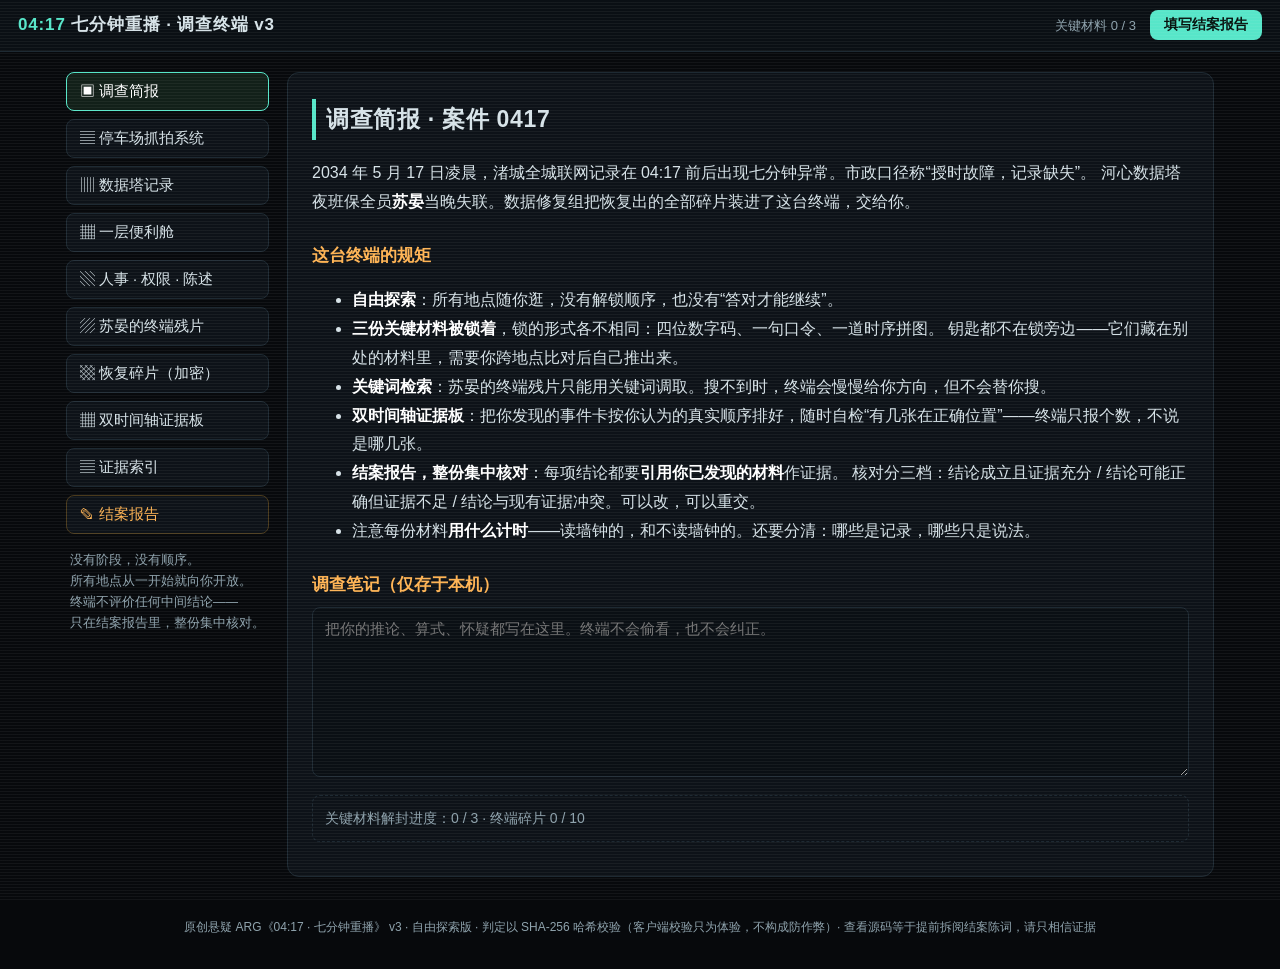
==== index.html @ b30e7cc0 "Add v3 single-file game at root (free exploration, dual-timeline board, evidence-cited final report)" ====
<!DOCTYPE html>
<html lang="zh-CN">
<head>
<meta charset="UTF-8">
<meta name="viewport" content="width=device-width, initial-scale=1.0">
<title>04:17 ｜ 七分钟重播 v3 —— 自由探索式悬疑 ARG</title>
<style>
:root{
  --bg:#07090c; --panel:#0d1218; --line:#1e2a33; --ink:#d7e3e8; --dim:#8fa3ad;
  --teal:#57e6c9; --amber:#ffb454; --bad:#ff6b6b; --ok:#7dff9a; --mid:#ffd97a;
}
*{box-sizing:border-box}
body{margin:0;background:var(--bg);color:var(--ink);
  font-family:"Noto Serif SC","Songti SC","Noto Sans SC","PingFang SC","Microsoft YaHei",sans-serif;line-height:1.8}
.mono,table,input,pre,.brand,.nav,.btn,.opt,.chip{font-family:ui-monospace,"Noto Sans SC","PingFang SC",sans-serif}
.scanlines{position:fixed;inset:0;pointer-events:none;z-index:9;opacity:.05;
  background:repeating-linear-gradient(0deg,#fff 0 1px,transparent 1px 3px)}
.topbar{position:sticky;top:0;z-index:5;display:flex;justify-content:space-between;align-items:center;
  gap:12px;flex-wrap:wrap;background:#0a0f14;border-bottom:1px solid var(--line);padding:10px 18px}
.brand{font-weight:700;letter-spacing:.05em;font-size:17px}
.brand .clock{color:var(--teal);display:inline-block;min-width:5ch}
.brand .clock.glitching{color:var(--amber);text-shadow:2px 0 var(--bad),-2px 0 var(--teal);transform:skewX(-7deg)}
.topmeta{display:flex;gap:14px;align-items:center;color:var(--dim);font-size:13px}
.shell{display:flex;gap:18px;max-width:1180px;margin:0 auto;padding:20px 16px 40px;align-items:flex-start}
.side{display:flex;flex-direction:column;gap:8px;min-width:198px;position:sticky;top:64px}
.nav{text-align:left;background:var(--panel);color:var(--ink);border:1px solid var(--line);
  border-radius:8px;padding:9px 13px;font-size:14.5px;cursor:pointer}
.nav:hover{border-color:var(--teal)}
.nav.on{border-color:var(--teal);background:#122019;color:#fff}
.nav.warn{border-color:#4a3a1c;color:var(--amber)}
.side-note{color:var(--dim);font-size:12.5px;line-height:1.7;padding:8px 4px}
.main{flex:1;min-width:0;background:var(--panel);border:1px solid var(--line);border-radius:12px;padding:26px 24px}
.hidden{display:none!important}
h2{margin-top:0;font-size:23px;border-left:4px solid var(--teal);padding-left:10px;letter-spacing:.03em}
h3{font-size:16.5px;color:var(--amber);margin:24px 0 8px}
p{margin:8px 0}
.note{color:var(--dim);font-size:14px;border:1px dashed var(--line);border-radius:8px;padding:10px 12px}
strong{color:#fff}
textarea{width:100%;background:#0a0f14;border:1px solid var(--line);border-radius:8px;color:var(--ink);
  padding:10px 12px;font-size:14.5px;resize:vertical;line-height:1.7}
textarea:focus{outline:none;border-color:var(--teal)}
.table-scroll{overflow-x:auto;-webkit-overflow-scrolling:touch}
table{border-collapse:collapse;width:100%;font-size:13.5px;min-width:480px}
th,td{border:1px solid var(--line);padding:7px 9px;text-align:center}
th{background:#111a21;color:var(--teal)}
td.l,th.l{text-align:left}
.doc{background:#0a0f14;border:1px solid var(--line);border-radius:8px;padding:12px 16px;margin:10px 0}
.doc.inner{background:#0d141b}
.doc-title{color:var(--teal);font-size:13px;letter-spacing:.08em;margin:0 0 6px}
.doc p{margin:4px 0}
pre{white-space:pre-wrap;font-size:13.5px;margin:4px 0;line-height:1.65}
.options{display:grid;gap:8px}
.opt{text-align:left;background:#0a0f14;color:var(--ink);border:1px solid var(--line);
  border-radius:8px;padding:10px 14px;font-size:15px;cursor:pointer;line-height:1.6}
.opt:hover{border-color:var(--teal)}
.opt.sel{border-color:var(--teal);background:#122019;color:#fff}
.answer-row{display:flex;gap:10px;flex-wrap:wrap;align-items:center;margin:8px 0}
input{background:#0a0f14;border:1px solid var(--line);border-radius:8px;color:#fff;
  padding:10px 14px;font-size:16px;width:230px}
input:focus{outline:none;border-color:var(--teal)}
.btn{background:var(--teal);color:#06110d;border:0;border-radius:8px;
  padding:10px 22px;font-size:15px;font-weight:700;cursor:pointer}
.btn.small{padding:6px 14px;font-size:13.5px}
.btn.ghost{background:transparent;color:var(--dim);border:1px solid var(--line);font-weight:400}
.btn:hover{filter:brightness(1.1)}
button:focus-visible,input:focus-visible,textarea:focus-visible{outline:2px solid var(--amber);outline-offset:2px}
.btn-row{display:flex;gap:10px;margin-top:14px;flex-wrap:wrap}
.feedback{min-height:1.6em;font-weight:700}
.feedback.ok{color:var(--ok)} .feedback.err{color:var(--bad)} .feedback.mid{color:var(--mid)}
.hint{color:var(--amber);font-size:14px;border-left:3px solid var(--amber);padding-left:10px}
.ok-line{color:var(--ok);font-weight:700}
.seq-grid{display:grid;grid-template-columns:repeat(auto-fit,minmax(180px,1fr));gap:10px;margin:10px 0}
.seq-card{position:relative;background:#0a0f14;color:var(--ink);border:1px solid var(--line);
  border-radius:10px;padding:14px 12px;font-size:14.5px;cursor:pointer;text-align:left;line-height:1.55}
.seq-card span{color:var(--dim);font-size:12.5px}
.seq-card:hover{border-color:var(--teal)}
.seq-card.picked{border-color:var(--amber);background:#1a1408}
.seq-card .ord{position:absolute;top:6px;right:10px;color:var(--amber);font-weight:800;font-size:18px}
.frag{border-left:3px solid var(--teal)}
/* 证据引用 chips */
.cite-box{border:1px solid var(--line);border-radius:8px;padding:10px 12px;margin:8px 0 4px;background:#0a0f14}
.cite-box .cite-title{color:var(--dim);font-size:13px;margin:0 0 8px}
.chips{display:flex;flex-wrap:wrap;gap:7px}
.chip{background:#0d141b;color:var(--ink);border:1px solid var(--line);border-radius:999px;
  padding:4px 12px;font-size:13px;cursor:pointer}
.chip:hover{border-color:var(--teal)}
.chip.sel{border-color:var(--teal);background:#122019;color:#fff}
.chip:disabled{opacity:.38;cursor:not-allowed;text-decoration:line-through}
/* 时间轴 */
.lanes{border:1px solid var(--line);border-radius:10px;padding:12px 14px;background:#0a0f14;font-size:13.5px}
.lane{display:flex;align-items:center;gap:8px;margin:6px 0;flex-wrap:wrap}
.lane .tag{min-width:74px;color:var(--teal);font-weight:700}
.seg{border:1px solid var(--line);border-radius:6px;padding:2px 9px;color:var(--dim)}
.seg.hot{border-color:var(--amber);color:var(--amber)}
.seg.jump{border-color:var(--bad);color:var(--bad)}
.tl-grid{display:grid;grid-template-columns:repeat(auto-fit,minmax(200px,1fr));gap:10px;margin:10px 0}
.tl-card{background:#0a0f14;color:var(--ink);border:1px solid var(--line);border-radius:10px;
  padding:12px;font-size:14px;cursor:pointer;text-align:left;line-height:1.55}
.tl-card small{color:var(--dim);display:block;margin-top:4px;font-size:12.5px}
.tl-card:hover{border-color:var(--teal)}
.tl-card.placed{opacity:.35}
.tl-strip{display:flex;flex-direction:column;gap:8px;margin:10px 0}
.tl-item{display:flex;gap:10px;align-items:baseline;background:#101820;border:1px solid var(--amber);
  border-radius:8px;padding:9px 12px;font-size:14px;cursor:pointer;text-align:left;color:var(--ink);width:100%}
.tl-item .n{color:var(--amber);font-weight:800}
.tl-item small{color:var(--dim)}
/* 证据索引 */
.idx-row{display:flex;justify-content:space-between;gap:10px;border:1px solid var(--line);
  border-radius:8px;padding:9px 13px;margin:6px 0;font-size:14.5px;background:#0a0f14;flex-wrap:wrap}
.idx-row .st{font-size:12.5px;border-radius:999px;padding:1px 10px;border:1px solid var(--line);color:var(--dim)}
.idx-row .st.got{color:var(--ok);border-color:#2c5c3a}
.idx-row .st.lock{color:var(--amber);border-color:#4a3a1c}
/* 结案 */
.result-item{padding:9px 13px;border:1px solid var(--line);border-radius:8px;margin:6px 0;font-size:14.5px}
.result-item.ok{border-color:#2c5c3a;color:var(--ok)}
.result-item.mid{border-color:#5c532c;color:var(--mid)}
.result-item.no{border-color:#5c2c2c;color:var(--bad)}
.finale-box{border:2px solid var(--teal);border-radius:12px;padding:22px;margin-top:18px;background:#0c1712;position:relative}
.finale-box h3{color:var(--teal);margin-top:0}
.seal{display:inline-block;border:2px solid var(--amber);color:var(--amber);border-radius:8px;
  padding:6px 16px;font-weight:800;letter-spacing:.12em;transform:rotate(-2deg);margin:10px 0}
.verdict{border:1px solid var(--teal);border-radius:8px;padding:12px 16px;background:#0e1a15}
.foot{text-align:center;color:var(--dim);font-size:12px;padding:0 16px 30px}
@media (max-width:760px){
  .shell{flex-direction:column;padding:12px 10px 30px}
  .side{flex-direction:row;flex-wrap:nowrap;overflow-x:auto;position:static;min-width:0;width:100%;padding-bottom:4px}
  .nav{white-space:nowrap}
  .side-note{display:none}
  .main{padding:18px 14px;width:100%}
  table{min-width:440px}
  input{width:170px}
}
@media (prefers-reduced-motion: reduce){
  .scanlines{display:none}
}
</style>
</head>
<body>
<div class="scanlines" aria-hidden="true"></div>

<header class="topbar">
  <div class="brand"><span class="clock" id="title-clock">04:17</span> 七分钟重播 · 调查终端 v3</div>
  <div class="topmeta">
    <span id="mat-count">关键材料 0 / 3</span>
    <button class="btn small" data-goto="report">填写结案报告</button>
  </div>
</header>

<div class="shell">
  <nav class="side" aria-label="调查地点">
    <button class="nav on" data-goto="home">▣ 调查简报</button>
    <button class="nav" data-goto="parking">▤ 停车场抓拍系统</button>
    <button class="nav" data-goto="tower">▥ 数据塔记录</button>
    <button class="nav" data-goto="store">▦ 一层便利舱</button>
    <button class="nav" data-goto="people">▧ 人事 · 权限 · 陈述</button>
    <button class="nav" data-goto="messages">▨ 苏晏的终端残片</button>
    <button class="nav" data-goto="fragments">▩ 恢复碎片（加密）</button>
    <button class="nav" data-goto="timeline">▦ 双时间轴证据板</button>
    <button class="nav" data-goto="index">▤ 证据索引</button>
    <button class="nav warn" data-goto="report">✎ 结案报告</button>
    <div class="side-note">没有阶段，没有顺序。<br>所有地点从一开始就向你开放。<br>终端不评价任何中间结论——<br>只在结案报告里，整份集中核对。</div>
  </nav>

  <main class="main">

    <!-- ===== 简报 ===== -->
    <section class="view" id="view-home">
      <h2>调查简报 · 案件 0417</h2>
      <p>2034 年 5 月 17 日凌晨，渚城全城联网记录在 04:17 前后出现七分钟异常。市政口径称“授时故障，记录缺失”。
      河心数据塔夜班保全员<strong>苏晏</strong>当晚失联。数据修复组把恢复出的全部碎片装进了这台终端，交给你。</p>
      <h3>这台终端的规矩</h3>
      <ul>
        <li><strong>自由探索</strong>：所有地点随你逛，没有解锁顺序，也没有“答对才能继续”。</li>
        <li><strong>三份关键材料被锁着</strong>，锁的形式各不相同：四位数字码、一句口令、一道时序拼图。
        钥匙都不在锁旁边——它们藏在别处的材料里，需要你跨地点比对后自己推出来。</li>
        <li><strong>关键词检索</strong>：苏晏的终端残片只能用关键词调取。搜不到时，终端会慢慢给你方向，但不会替你搜。</li>
        <li><strong>双时间轴证据板</strong>：把你发现的事件卡按你认为的真实顺序排好，随时自检“有几张在正确位置”——终端只报个数，不说是哪几张。</li>
        <li><strong>结案报告，整份集中核对</strong>：每项结论都要<strong>引用你已发现的材料</strong>作证据。
        核对分三档：结论成立且证据充分 / 结论可能正确但证据不足 / 结论与现有证据冲突。可以改，可以重交。</li>
        <li>注意每份材料<strong>用什么计时</strong>——读墙钟的，和不读墙钟的。还要分清：哪些是记录，哪些只是说法。</li>
      </ul>
      <h3>调查笔记（仅存于本机）</h3>
      <textarea id="notes" rows="6" placeholder="把你的推论、算式、怀疑都写在这里。终端不会偷看，也不会纠正。" aria-label="调查笔记"></textarea>
      <p class="note" id="home-status">关键材料解封进度：0 / 3</p>
    </section>

    <!-- ===== 停车场 ===== -->
    <section class="view hidden" id="view-parking">
      <h2>停车场抓拍系统 · 塔下出口</h2>
      <p class="note">照片序号按快门实际触发顺序排列，连续无缺号。入场时刻由入口闸机打印在票卡上；
      票面时长由票卡芯片内的<strong>单调计时器</strong>独立记录，不读取出口墙钟。出口水印时间来自联网监控系统。</p>
      <div class="table-scroll">
      <table>
        <thead><tr><th>照片序号</th><th>车尾号</th><th>入场时刻</th><th>出口水印时间</th><th>票面时长</th></tr></thead>
        <tbody>
          <tr><td>#441</td><td>314</td><td>02:04</td><td>04:05</td><td>2 小时 01 分</td></tr>
          <tr><td>#442</td><td>902</td><td>03:31</td><td>04:13</td><td>0 小时 42 分</td></tr>
          <tr><td>#443</td><td>677</td><td>01:52</td><td>04:18</td><td>2 小时 26 分</td></tr>
          <tr><td>#444</td><td>518</td><td>02:47</td><td>04:23</td><td>1 小时 36 分</td></tr>
          <tr><td>#445</td><td>205</td><td>03:58</td><td>04:20</td><td>0 小时 29 分</td></tr>
          <tr><td>#446</td><td>846</td><td>00:47</td><td>04:21</td><td>3 小时 41 分</td></tr>
          <tr><td>#447</td><td>739</td><td>02:56</td><td>04:24</td><td>1 小时 35 分</td></tr>
        </tbody>
      </table>
      </div>
      <p class="note">系统附言：本日志为原始导出，修复组未做任何标注。这里发生了什么，由你判断。</p>
    </section>

    <!-- ===== 数据塔 ===== -->
    <section class="view hidden" id="view-tower">
      <h2>数据塔记录</h2>
      <h3>门禁摘要（联网墙钟，市政导出版）</h3>
      <div class="table-scroll">
      <table>
        <thead><tr><th>水印时间</th><th>位置</th><th class="l">事件</th></tr></thead>
        <tbody>
          <tr><td>04:20</td><td>B2 冷档案库门</td><td class="l">刷卡进入 · 卡 ID：苏晏-03</td></tr>
          <tr><td>04:20</td><td>保全室门</td><td class="l">签到未离开 · 卡 ID：苏晏-03</td></tr>
        </tbody>
      </table>
      </div>
      <p class="note">同一分钟，同一张卡，出现在两个地方。市政导出版到此为止——原始日志在「恢复碎片」里，被时序拼图锁着。
      另：市政通报，当日 05:00 全网授时已完成重同步。</p>

      <h3>A-01 保管格压力传感记录（设备本地日志，不读墙钟）</h3>
      <div class="doc"><pre>设备    : B2 冷档案库 · A-01 保管格压力传感器
记录    : 第一遍 04:20:31，格内压力由 184g 降至 0g，此后未恢复
附注    : 当晚 B2 门禁的进入记录，仅 04:20 一次（以原始日志索引为准）</pre></div>

      <h3>卡务制卡机本地日志（设备本地记录，未联网）</h3>
      <div class="doc"><pre>05-16 23:41:07  写入空白卡一张
写入 ID   : 苏晏-03
生成序列号 : SU03-B
操作工牌   : GH-01
附注      : 本机位于数据塔运维间，开启需当值工牌；日志保存在设备本地</pre></div>

      <h3>市政维护现行记录（节选 · 滨江防洪闸）</h3>
      <div class="table-scroll">
      <table>
        <thead><tr><th class="l">条目</th><th class="l">现行内容</th><th>签字</th><th>日期</th></tr></thead>
        <tbody>
          <tr><td class="l">3 号闸阀芯检查</td><td class="l">检查合格</td><td>顾衡</td><td>2033-11-05（回填）</td></tr>
          <tr><td class="l">5 号闸年度巡检</td><td class="l">已完成</td><td>顾衡</td><td>2033-11-05（回填）</td></tr>
        </tbody>
      </table>
      </div>
      <p class="note">这份记录在市政系统里放了一年多。没有人觉得它有什么不对。</p>

      <h3>货运电梯运行记录（电梯本地计数器，不读墙钟）</h3>
      <div class="doc"><p>当晚 04:17–04:31 区间（以便利舱机械挂钟为参照）：货运电梯由 B2 上行至 1 层，<strong>共运行 1 次</strong>。其余时间无运行记录。</p></div>
      <h3>运维备忘（值班室白板拍照转录）</h3>
      <div class="doc"><p>“连续性回滚演练”命令（CLOCK / CONTINUITY-DRILL）为紧急维护命令：执行后全城联网墙钟回滚指定秒数。
      该命令只能在固定终端 OPS-03 上以<strong>虹膜＋工牌双因子</strong>执行，无远程通道。——运维组，3 月例行培训纪要</p></div>
    </section>

    <!-- ===== 便利舱 ===== -->
    <section class="view hidden" id="view-store">
      <h2>一层便利舱</h2>
      <h3>店主备忘（陈默的手机备忘录，当晚）</h3>
      <div class="doc"><p>店里的挂钟是机械的，上发条那种，从不联网，今晚走字正常。<br>
      后间今晚借给一位熟客避一避，别问，别记名。<br>17 号柜的东西被修复组贴封了，说是要等调查员来开。</p></div>
      <h3>17 号储物柜（修复组封存中）</h3>
      <div class="doc">
        <p>柜门贴有修复组封条。封存说明写道：</p>
        <p class="note">“本柜解封码由封存系统按规则生成：四位数字，等于<strong>停车场 #445 号车辆的真实离场时刻</strong>（HHMM）。
        算不出真实时刻的人，打不开这只柜子。此规则于封存当时设定，与租用人无关。”</p>
        <div id="locker-lock">
          <div class="answer-row">
            <input id="locker-code" inputmode="numeric" maxlength="4" placeholder="四位解封码" aria-label="17 号柜解封码">
            <button class="btn" id="btn-locker">解封</button>
            <button class="btn ghost" data-hint="locker">提示</button>
          </div>
          <p class="hint hidden" data-hint-text="locker"></p>
          <p class="feedback" id="fb-locker" role="status"></p>
        </div>
        <div id="locker-open" class="hidden">
          <p class="ok-line">■ 已解封 · 关键材料 1 / 3</p>
          <div class="doc inner">
            <p class="doc-title">物品 1 —— 手写记录卡（字迹经核验为苏晏）</p>
            <p>“原件在第一遍 04:20 被人用克隆卡从 B2 冷档案库取走。我把副本放进 17 号柜。
            如果我没能回来：别信墙钟，信不读墙钟的东西。”</p>
          </div>
          <div class="doc inner">
            <p class="doc-title">物品 2 —— 审计片副本 · 附带元数据（芯片本地单调计数记录）</p>
            <pre>指令      : CLOCK / CONTINUITY-DRILL（连续性回滚演练）
参数      : 回滚 420 秒
执行时刻  : 对应第一遍墙钟 04:24:00
执行席位  : OPS-03（数据塔主管室固定终端）
双因子    : 虹膜 + 工牌，均通过（工牌编号 GH-01）</pre>
          </div>
          <div class="doc inner">
            <p class="doc-title">物品 3 —— 审计片副本 · 内容摘录（A-01 原始维护记录）</p>
            <pre>条目      : 滨江防洪闸 3 号闸阀芯检查
原始结果  : 裂纹，未更换，待汛后处理
责任签字  : （空白）
完整性    : 副本内容哈希与保全登记簿中 A-01 的登记哈希一致
            ——副本即原件之内容，可作比对</pre>
          </div>
        </div>
      </div>
    </section>

    <!-- ===== 人事 ===== -->
    <section class="view hidden" id="view-people">
      <h2>人事 · 权限 · 陈述</h2>
      <h3>当晚权限表（人事系统导出，未经联网墙钟处理）</h3>
      <div class="table-scroll">
      <table>
        <thead><tr><th>姓名</th><th>身份</th><th>工牌编号</th><th>OPS-03 虹膜登记</th><th class="l">备注</th></tr></thead>
        <tbody>
          <tr><td>顾衡</td><td>数据塔运维主管</td><td>GH-01</td><td>✔ 登记人（当晚唯一）</td><td class="l">座车为塔方运维车，尾号 205</td></tr>
          <tr><td>赵启明</td><td>夜班保安</td><td>ZQ-04</td><td>✘</td><td class="l">当晚巡逻区为 B2 与货运电梯井道口</td></tr>
          <tr><td>陈默</td><td>一层便利舱店员</td><td>—</td><td>✘</td><td class="l">无数据塔终端权限</td></tr>
          <tr><td>苏晏</td><td>夜班保全员</td><td>SY-03</td><td>✘</td><td class="l">门禁卡 ID 苏晏-03（序列号 SU03-A），仅发卡一张；有 B2 门禁，无 OPS-03 权限</td></tr>
        </tbody>
      </table>
      </div>
      <h3>05-16 夜班值班表（人事系统导出）</h3>
      <div class="doc"><pre>运维间   : 顾衡
保全室   : 苏晏
巡逻     : 赵启明
便利舱   : 陈默（非塔方人员，店铺自营）</pre></div>
      <h3>三份陈述（修复组整理，原文）</h3>
      <div class="doc"><p class="doc-title">顾衡（运维主管）</p>
        <p>“监控显示我的车 04:20 就离场了。回滚是 04:24 才触发的——我那时早就不在塔内，不可能碰 OPS-03。”</p></div>
      <div class="doc"><p class="doc-title">赵启明（夜班保安）</p>
        <p>“04:17 到 04:31 之间，货运电梯从 B2 上到 1 层，只动过一次。我在井道口听得清清楚楚。”</p></div>
      <div class="doc"><p class="doc-title">陈默（便利舱店员）</p>
        <p>“店里的挂钟是机械的，不联网。它指着 04:31 的时候，苏晏从后门进来，躲进了后间。
        她说原件被拿走了，副本在 17 号柜。”</p></div>
      <p class="note">陈述只是陈述。终端不会告诉你谁在说谎——去和材料对。</p>
    </section>

    <!-- ===== 终端残片检索 ===== -->
    <section class="view hidden" id="view-messages">
      <h2>苏晏的终端残片 · 关键词检索</h2>
      <p class="note">她的个人终端只抢救出一批碎片，无法按时间浏览，只能用<strong>关键词</strong>调取：
      输入一个词，命中的碎片会浮出来。可以搜人名、物品、地点、设备，或者她会在意的词。
      正文里出现过的词，同样算命中。</p>
      <div class="answer-row">
        <input id="search-word" placeholder="输入关键词，如：审计片" aria-label="检索关键词">
        <button class="btn" id="btn-search">检索</button>
      </div>
      <p class="feedback" id="fb-search" role="status"></p>
      <p class="hint hidden" id="search-hint"></p>
      <div id="frag-list"></div>
    </section>

    <!-- ===== 恢复碎片 ===== -->
    <section class="view hidden" id="view-fragments">
      <h2>恢复碎片（加密）</h2>

      <div class="doc">
        <p class="doc-title">碎片 A —— suyan_memo.enc（苏晏的加密备忘）</p>
        <div id="memo-lock">
          <p>口令是<strong>一个名词</strong>。她把口令的线索留在别处了——也许在她自己的碎片里，也许在某份材料的第一行。</p>
          <div class="answer-row">
            <input id="memo-pass" placeholder="输入口令" aria-label="备忘口令">
            <button class="btn" id="btn-memo">解密</button>
            <button class="btn ghost" data-hint="memo">提示</button>
          </div>
          <p class="hint hidden" data-hint-text="memo"></p>
          <p class="feedback" id="fb-memo" role="status"></p>
        </div>
        <div id="memo-open" class="hidden">
          <p class="ok-line">■ 已解密 · 关键材料 2 / 3</p>
          <p>“门禁报警的时候我就在保全室——我的卡却在同一分钟进了 B2。有人拿着我的第二张脸。<br>
          保管格的压力记录我看过了：原件在第一遍 04:20 被拿走，前后只差几十秒，当晚再没有第二次进入。<br>
          副本是我昨晚按规程做的例行备份，一直锁在保全室保险格里。出事之后，我把它带出来，放进 17 号柜，手写卡压在下面。<br>
          如果我失联：先去问那个<strong>从不读墙钟的东西</strong>，它记得真正的时刻；
          再去敲便利舱的后门——货运梯只响一次的话，上去的就是我。我若出得去，只会去陈默那儿。”</p>
        </div>
      </div>

      <div class="doc">
        <p class="doc-title">碎片 B —— B2 原始门禁日志（时序拼图锁）</p>
        <div id="seq-lock">
          <p>原始日志的索引被打乱了。修复组确认下面<strong>四件事都真实发生过</strong>，但顺序记录损坏。
          请按<strong>真实发生的先后</strong>依次点选四张事件卡，再校验顺序——顺序对了，日志才会展开。</p>
          <div class="seq-grid" id="seq-grid">
            <button class="seq-card" data-ev="e2">尾号 205 运维车离场<br><span>出口水印显示 04:20</span></button>
            <button class="seq-card" data-ev="e4">回滚指令在 OPS-03 上执行<br><span>第一遍墙钟 04:24</span></button>
            <button class="seq-card" data-ev="e3">尾号 205 运维车入场<br><span>入场时刻 03:58</span></button>
            <button class="seq-card" data-ev="e1">克隆卡打开 B2 冷档案库<br><span>第一遍墙钟 04:20</span></button>
          </div>
          <div class="btn-row">
            <button class="btn" id="btn-seq">校验顺序</button>
            <button class="btn ghost" id="btn-seq-reset">重选</button>
            <button class="btn ghost" data-hint="seq">提示</button>
          </div>
          <p class="hint hidden" data-hint-text="seq"></p>
          <p class="feedback" id="fb-seq" role="status"></p>
        </div>
        <div id="seq-open" class="hidden">
          <p class="ok-line">■ 顺序成立 · 关键材料 3 / 3</p>
          <pre>04:20:07（第一遍） B2 门禁 · 刷卡进入
  卡 ID：苏晏-03   卡序列号：SU03-B
04:20:07（第一遍） 保全室门禁 · 签到未离开
  卡 ID：苏晏-03   卡序列号：SU03-A
附注：当晚 B2 门禁进入记录仅此一次。
卡务附注：苏晏名下仅发卡 SU03-A 一张。
SU03-B 不在发卡名册中——它是一张克隆卡。</pre>
        </div>
      </div>
    </section>

    <!-- ===== 双时间轴证据板 ===== -->
    <section class="view hidden" id="view-timeline">
      <h2>双时间轴证据板</h2>
      <p>这块板子只做一件事：让你亲手把事件放回<strong>真实时间</strong>里。两条轴先看清楚——</p>
      <div class="lanes" aria-label="双时间轴示意">
        <div class="lane"><span class="tag">真实时间</span>
          <span class="seg">04:17</span><span class="seg">04:20</span><span class="seg">04:24</span>
          <span class="seg">04:27</span><span class="seg">04:31</span><span class="seg">→ 从不回头</span></div>
        <div class="lane"><span class="tag">联网墙钟</span>
          <span class="seg">04:17</span><span class="seg">04:20</span><span class="seg hot">04:24</span>
          <span class="seg jump">↩ 跳回 04:17</span><span class="seg">04:20（ again ）</span><span class="seg">04:24</span></div>
        <p class="note" style="margin:8px 0 0">同一块墙钟上的“04:20”，可能属于两个不同的真实时刻。把下面的卡排进真实时间时，先问每一张：它用的是哪一根轴？</p>
      </div>
      <h3>证据卡（只显示你已发现的）</h3>
      <div class="tl-grid" id="tl-pool"></div>
      <p class="note" id="tl-locked-note"></p>
      <h3>你的重建（点卡片加入，点已排卡片可取下）</h3>
      <div class="tl-strip" id="tl-strip"></div>
      <div class="btn-row">
        <button class="btn" id="btn-tl-check">索引比对</button>
        <button class="btn ghost" id="btn-tl-wall">切换：墙钟视角</button>
        <button class="btn ghost" id="btn-tl-clear">清空重建</button>
      </div>
      <p class="feedback" id="fb-tl" role="status"></p>
    </section>

    <!-- ===== 证据索引 ===== -->
    <section class="view hidden" id="view-index">
      <h2>证据索引</h2>
      <p class="note">这里只登记材料的<strong>状态</strong>，不登记结论。哪些已经在你手里，哪些还锁着，一眼看清。</p>
      <div id="idx-list"></div>
      <h3>尚未解决的调查问题</h3>
      <div class="doc"><p>· 克隆卡是谁、用什么制造的？<br>
      · A-01 原件在哪一分钟、被哪次进入取走？<br>
      · 回滚的双因子，属于谁？<br>
      · 审计片原件的内容，和市政现行记录差在哪里？<br>
      · 苏晏最后被确认的位置在哪里？证据能走到哪一步？</p></div>
      <p class="note" id="idx-assoc">事件关联：尚未在证据板上建立。</p>
    </section>

    <!-- ===== 结案报告 ===== -->
    <section class="view hidden" id="view-report">
      <h2>结案报告 · 整份集中核对</h2>
      <p class="note" id="report-status">每项研判由两部分组成：<strong>结论</strong>＋<strong>证据引用</strong>（只能引用你已经发现的材料，未发现的会标出来）。
      提交前终端不评价任何一项；提交后整份一起核对，分三档：成立·证据充分 / 可能正确·证据不足 / 与证据冲突。
      可以修改、可以重交。只有六项全部“成立·证据充分”，案件才会结案。</p>

      <h3>研判一：这七分钟里，时间到底出了什么问题？</h3>
      <div class="options" data-group="q1">
        <button class="opt" data-t="q1a-8f3">全市时间停摆了七分钟，所有记录因此缺失一段</button>
        <button class="opt" data-t="q1b-2c9">有人删除了七分钟的记录，时间本身正常流逝</button>
        <button class="opt" data-t="q1c-7d1">联网墙钟被回滚了七分钟，同一段时间在记录里出现了两次</button>
        <button class="opt" data-t="q1d-5e6">所有设备同时走慢了，七分钟被均匀地拉长了</button>
      </div>
      <div class="cite-box" data-cite="q1"></div>

      <h3>研判二：停车场 #445（尾号 205）的真实离场时刻是？</h3>
      <div class="answer-row"><input id="r-time" inputmode="numeric" maxlength="6" placeholder="例：05:06" aria-label="真实离场时刻"></div>
      <div class="cite-box" data-cite="q2"></div>

      <h3>研判三：触发回滚、并使用克隆卡取走审计片的人，是谁？</h3>
      <div class="options" data-group="culprit">
        <button class="opt" data-t="p-g-41x">顾衡</button>
        <button class="opt" data-t="p-c-09m">陈默</button>
        <button class="opt" data-t="p-z-77q">赵启明</button>
        <button class="opt" data-t="p-s-23w">苏晏</button>
      </div>
      <div class="cite-box" data-cite="q3"></div>

      <h3>研判四：顾衡的陈述被哪条证据击穿？</h3>
      <div class="options" data-group="contra">
        <button class="opt" data-t="c-b-84n">他名下根本没有车，座车记录是伪造的</button>
        <button class="opt" data-t="c-a-61r">他的车并非真实 04:20 离场——真实离场在回滚触发之后，他当时仍在塔内</button>
        <button class="opt" data-t="c-c-35k">OPS-03 其实不需要虹膜，任何人都能操作</button>
        <button class="opt" data-t="c-d-92w">货运电梯当晚其实动过两次，与保安的说法冲突</button>
      </div>
      <div class="cite-box" data-cite="q4"></div>

      <h3>研判五：根据现有证据，苏晏最后能够确认的下落是？</h3>
      <div class="options" data-group="where">
        <button class="opt" data-t="w-a-19e">她已经在当晚乘车离开了渚城</button>
        <button class="opt" data-t="w-c-58b">04:31（机械挂钟）她进入了一层便利舱后间——这是她最后被确认的位置；之后去向，现有证据未及</button>
        <button class="opt" data-t="w-b-44t">她被关在 B2 冷档案库里</button>
        <button class="opt" data-t="w-d-67p">她当晚根本不在数据塔，陈述是编造的</button>
      </div>
      <div class="cite-box" data-cite="q5"></div>

      <h3>研判六：被取走的原件是什么，为什么值得偷？</h3>
      <div class="options" data-group="motive">
        <button class="opt" data-t="m-b-28f">数据塔的备用授时密钥，可用于再次回滚全城墙钟</button>
        <button class="opt" data-t="m-a-73d">原始审计片——它能证明顾衡篡改过滨江防洪闸的维护记录</button>
        <button class="opt" data-t="m-c-91h">苏晏的私人备份盘，里面是她的辞职信与日记</button>
        <button class="opt" data-t="m-d-55q">一笔未登记的现金，藏在冷档案库的保险格里</button>
      </div>
      <div class="cite-box" data-cite="q6"></div>

      <div class="btn-row"><button class="btn" id="btn-report">提交结案报告（整份核对）</button></div>
      <div id="report-result"></div>

      <div id="finale" class="hidden">
        <div class="finale-box">
          <h3>结案陈词</h3>
          <p>先说那天晚上的前夜：23:41，运维间的制卡机被 GH-01 号工牌开启，写出一张不存在于名册的卡——SU03-B。</p>
          <p>04:20:07，这张卡刷开了 B2 冷档案库；24 秒后，A-01 保管格空了。当晚 B2 只进过这一次人。
          同一分钟，苏晏本人正持着真卡站在保全室里。她看着报警，明白了：有人拿着她的第二张脸。</p>
          <p>04:24:00，顾衡在 OPS-03 上以自己的虹膜与工牌触发回滚 420 秒——不是为了偷东西，东西已经偷完了；
          是为了让全城的墙钟把这晚说乱。他赌的是：当 04:20 出现两次，谁也分不清哪一次是真的。
          他算漏了不读墙钟的东西：票卡里的单调计时器说，他的车真实离场于 <strong>04:27</strong>，在回滚之后。他当时就在塔内。</p>
          <p>他要销毁的原始审计片上写着：滨江防洪闸 3 号闸阀芯，裂纹，未更换，签字栏空白。
          而市政系统里躺着的现行版本写着“检查合格”，签着他的名字，日期回填在一年前汛期的伤口上。
          他不知道副本按规程早就存在，更不知道副本的哈希还登记在保全簿里——销毁原件，销毁不了内容。</p>
          <p>苏晏活着走出了那座塔：货运梯只响了一次，机械挂钟指着 04:31，她进了便利舱后间。
          那是她<strong>最后被确认的位置</strong>。再往后，她去了哪里，终端里没有任何材料能够回答——
          这一次，缺席的记录不是谎言，是她留给自己的路。</p>
          <div class="seal">结案 · 0417-0427</div>
          <p class="verdict">时间没有消失过。说谎的从来不是时间，是看着墙钟说话的人。</p>
        </div>
      </div>
      <div class="btn-row"><button class="btn ghost" id="btn-reset">清除全部进度，重新调查</button></div>
    </section>

  </main>
</div>

<footer class="foot">原创悬疑 ARG《04:17 · 七分钟重播》 v3 · 自由探索版 · 判定以 SHA-256 哈希校验（客户端校验只为体验，不构成防作弊）· 查看源码等于提前拆阅结案陈词，请只相信证据</footer>

<script>
"use strict";
/* 《04:17 · 七分钟重播》v3 自由探索版
   判定仅以 SHA-256 哈希校验（Web Crypto 优先，缺失时用内置纯 JS 实现回退）。
   客户端校验只为游玩体验，不构成防作弊——这一点如实写在页脚。 */
const HASH = {
  code:    "e4782cfc2b471cd4e24686f692188416d8a313cccb62679dc08c348447c2507b",
  pass:    "7116ee77844e2dadaa1d70ca054feca88e4c8fb8f2f437499f40c1ccd5d3fc5f",
  seq:     "9e41806aa4399769c6d3c5acb78ce796596780d8ff361f883bad37f66952df79",
  q1:      "7691320f6a991d3ec7aa264cbdf12ae49e19b5d68f0d855b4b162f9a009fe713",
  culprit: "740387eac428a02387eec17bf42f4d886df55b65e3ac26189764f15925950c0d",
  contra:  "11c69a840e03f2e7c40f29874551ebc5de0ffbed4dd7a405790970dacaa2e035",
  where:   "30c9d39c81b563050729c03d81c7c0b3002b7751cced2a417189b078e33b890a",
  motive:  "ceae101aaa078e14d8b14724ccecae16a54931f776808bed8f05f16330266259"
};
const HINTS = {
  locker: ["码不在柜子上，在停车场日志里。",
           "#445 的入场时刻＋票面时长，等于它的真实离场时刻。把那个时刻去掉冒号，就是四位码。"],
  memo:   ["去「苏晏的终端残片」里搜一搜“口令”。",
           "从不读墙钟、只管自己往前走的东西——停车场日志的说明里，第一行就写了它的名字，五个字。"],
  seq:    ["先排死时刻：03:58 入场一定最早；第一遍的 04:20 在 04:24 之前。",
           "只剩离场卡的位置是活的：它的水印是假的。用停车场日志把真实时刻算出来——它落在回滚之后。"]
};
const FRAGS = [
  { id: "M-02", cat: "物品", keys: ["审计片", "原件", "副本", "A-01", "编号"], text: "例行巡检时我数过，冷档案库的审计片一共三块，原件编号 A-01。谁要是动它，保全规程要求我先保副本——我一直照做。" },
  { id: "M-05", cat: "人物", keys: ["顾衡", "主管", "运维", "权限"], text: "主管今晚第三次路过保全室，问的都是回滚演练的权限。他说只是例行确认。可那道命令，三年没人动过了。" },
  { id: "M-07", cat: "物品", keys: ["克隆卡", "第二张", "卡", "假卡", "复制"], text: "我的卡尾号是 03，只发过一张。可门禁报警跳出来的，也是 03。这个世界上，不该有第二张 03。" },
  { id: "M-09", cat: "异常", keys: ["墙钟", "挂钟", "时钟", "时间", "钟表", "表"], text: "别信墙钟。它是全城最听话的东西——谁都能让它改口。" },
  { id: "M-11", cat: "异常", keys: ["口令", "密码", "备忘"], text: "备忘的口令，我设成了那个从不读墙钟、只管自己往前走的东西的名字。五个字。它今晚也在停车场值班。" },
  { id: "M-13", cat: "地点", keys: ["陈默", "便利舱", "后门", "后间", "店员"], text: "陈默的后间有一张行军床，她说那是给值夜的人留的。我希望永远用不上它。" },
  { id: "M-15", cat: "事件", keys: ["电梯", "货运", "货运梯", "计数器"], text: "货运梯的计数器是机械的。它响一次，就是一次，不会因为谁改了墙钟，就变成零次。" },
  { id: "M-17", cat: "事件", keys: ["回滚", "演练", "虹膜", "双因子"], text: "回滚演练的命令只能在 OPS-03 上按，虹膜加卡，缺一不可。当晚的虹膜名单——人事表上写着呢。" },
  { id: "M-19", cat: "物品", keys: ["防洪闸", "滨江", "汛期", "维护", "记录"], text: "A-01 里存的是滨江防洪闸的维护原始记录。去年汛期那次险情之后，有人很希望这份记录“不存在”。" },
  { id: "M-21", cat: "事件", keys: ["制卡", "制卡机", "读卡头", "运维间"], text: "运维间的制卡机上周检修过，主管说读卡头老化。那台机器平时落灰——半夜里，谁会去开它呢？" }
];
const MATS = [
  { id: "park",   t: "停车场抓拍日志", src: "停车场" },
  { id: "gate",   t: "门禁摘要（市政导出版）", src: "数据塔" },
  { id: "press",  t: "A-01 保管格压力传感记录", src: "数据塔" },
  { id: "card",   t: "卡务制卡机本地日志", src: "数据塔" },
  { id: "city",   t: "市政维护现行记录", src: "数据塔" },
  { id: "people", t: "权限表 · 值班表 · 三份陈述", src: "人事" },
  { id: "elev",   t: "货运电梯运行记录", src: "数据塔" },
  { id: "msgs",   t: "苏晏的终端残片", src: "终端检索", disc: () => S.found.length > 0 },
  { id: "locker", t: "17 号柜材料（手写卡 / 元数据 / 审计片摘录）", src: "便利舱", disc: () => S.u.locker },
  { id: "memo",   t: "苏晏的加密备忘", src: "恢复碎片", disc: () => S.u.memo },
  { id: "raw",    t: "B2 原始门禁日志", src: "恢复碎片", disc: () => S.u.raw }
];
const TLC = [
  { id: "tc0", rank: 0, need: null, title: "制卡机写入一张空白卡", det: "05-16 23:41 · 序列号 SU03-B · 操作工牌 GH-01（制卡机日志）", wall: "异常发生之前，墙钟与真实时间一致" },
  { id: "tc1", rank: 1, need: null, title: "尾号 205 运维车入场", det: "03:58 · 停车场入口票卡打印", wall: "异常发生之前，墙钟与真实时间一致" },
  { id: "tc2", rank: 2, need: "raw", title: "克隆卡刷开 B2 冷档案库", det: "第一遍墙钟 04:20:07 · 卡序列号 SU03-B（原始日志）", wall: "墙钟视角：04:20（第一遍）" },
  { id: "tc3", rank: 3, need: null, title: "A-01 保管格压力归零", det: "第一遍 04:20:31 · 压力传感本地记录", wall: "墙钟视角：04:20（第一遍），与上一张相差 24 秒" },
  { id: "tc4", rank: 4, need: "locker", title: "OPS-03 执行回滚 420 秒", det: "第一遍墙钟 04:24:00 · 审计片副本元数据", wall: "墙钟视角：04:24 → 跳回 04:17，分界点在此" },
  { id: "tc5", rank: 5, need: null, title: "尾号 205 运维车离场", det: "出口水印 04:20 · 票面计时 29 分钟（停车场日志）", wall: "墙钟视角：04:20（第二遍）——与克隆卡那张同为 04:20，却不是同一分钟" },
  { id: "tc6", rank: 6, need: null, title: "货运电梯 B2 → 1 层，运行一次", det: "电梯本地计数 · 04:17–04:31 窗口内仅此一次", wall: "不读墙钟：计数器只认次数" },
  { id: "tc7", rank: 7, need: null, title: "苏晏进入便利舱后间", det: "机械挂钟 04:31 · 陈默陈述", wall: "机械挂钟不联网：它指的 04:31 就是真实时间" }
];
const REQ = {
  q1: { any: ["park", "locker"], min: 1 },
  q2: { must: ["park"] },
  q3: { any: ["locker", "card", "raw", "people", "park"], min: 2 },
  q4: { must: ["park"] },
  q5: { must: ["people"] },
  q6: { any: ["locker", "msgs19"], min: 1 }
};

/* —— SHA-256：Web Crypto 优先，纯 JS 回退 —— */
const SHAK = [0x428a2f98,0x71374491,0xb5c0fbcf,0xe9b5dba5,0x3956c25b,0x59f111f1,0x923f82a4,0xab1c5ed5,0xd807aa98,0x12835b01,0x243185be,0x550c7dc3,0x72be5d74,0x80deb1fe,0x9bdc06a7,0xc19bf174,0xe49b69c1,0xefbe4786,0x0fc19dc6,0x240ca1cc,0x2de92c6f,0x4a7484aa,0x5cb0a9dc,0x76f988da,0x983e5152,0xa831c66d,0xb00327c8,0xbf597fc7,0xc6e00bf3,0xd5a79147,0x06ca6351,0x14292967,0x27b70a85,0x2e1b2138,0x4d2c6dfc,0x53380d13,0x650a7354,0x766a0abb,0x81c2c92e,0x92722c85,0xa2bfe8a1,0xa81a664b,0xc24b8b70,0xc76c51a3,0xd192e819,0xd6990624,0xf40e3585,0x106aa070,0x19a4c116,0x1e376c08,0x2748774c,0x34b0bcb5,0x391c0cb3,0x4ed8aa4a,0x5b9cca4f,0x682e6ff3,0x748f82ee,0x78a5636f,0x84c87814,0x8cc70208,0x90befffa,0xa4506ceb,0xbef9a3f7,0xc67178f2];
function sha256Bytes(bytes) {
  const rotr = (x, n) => (x >>> n) | (x << (32 - n));
  let h0=0x6a09e667,h1=0xbb67ae85,h2=0x3c6ef372,h3=0xa54ff53a,h4=0x510e527f,h5=0x9b05688c,h6=0x1f83d9ab,h7=0x5be0cd19;
  const l = bytes.length;
  const withPad = new Uint8Array((((l + 8) >> 6) + 1) << 6);
  withPad.set(bytes); withPad[l] = 0x80;
  const dv = new DataView(withPad.buffer);
  dv.setUint32(withPad.length - 4, l * 8, false);
  const w = new Int32Array(64);
  for (let blk = 0; blk < withPad.length; blk += 64) {
    for (let i = 0; i < 16; i++) w[i] = dv.getInt32(blk + i * 4, false);
    for (let i = 16; i < 64; i++) {
      const s0 = rotr(w[i-15], 7) ^ rotr(w[i-15], 18) ^ (w[i-15] >>> 3);
      const s1 = rotr(w[i-2], 17) ^ rotr(w[i-2], 19) ^ (w[i-2] >>> 10);
      w[i] = (w[i-16] + s0 + w[i-7] + s1) | 0;
    }
    let a=h0,b=h1,c=h2,d=h3,e=h4,f=h5,g=h6,hh=h7;
    for (let i = 0; i < 64; i++) {
      const S1 = rotr(e, 6) ^ rotr(e, 11) ^ rotr(e, 25);
      const ch = (e & f) ^ (~e & g);
      const t1 = (hh + S1 + ch + SHAK[i] + w[i]) | 0;
      const S0 = rotr(a, 2) ^ rotr(a, 13) ^ rotr(a, 22);
      const mj = (a & b) ^ (a & c) ^ (b & c);
      const t2 = (S0 + mj) | 0;
      hh=g; g=f; f=e; e=(d+t1)|0; d=c; c=b; b=a; a=(t1+t2)|0;
    }
    h0=(h0+a)|0; h1=(h1+b)|0; h2=(h2+c)|0; h3=(h3+d)|0; h4=(h4+e)|0; h5=(h5+f)|0; h6=(h6+g)|0; h7=(h7+hh)|0;
  }
  return [h0,h1,h2,h3,h4,h5,h6,h7].map(h => (h >>> 0).toString(16).padStart(8, "0")).join("");
}
async function hashText(text) {
  const bytes = new TextEncoder().encode(text);
  if (window.crypto && crypto.subtle) {
    try {
      const buf = await crypto.subtle.digest("SHA-256", bytes);
      return [...new Uint8Array(buf)].map(b => b.toString(16).padStart(2, "0")).join("");
    } catch (e) { /* 落回纯 JS 实现 */ }
  }
  return sha256Bytes(bytes);
}
const digits4 = (v) => (String(v).replace(/\D/g, "").padStart(4, "0")).slice(-4);

/* —— 状态（含 v2 → v3 迁移） —— */
const KEY3 = "arg0417-v3", KEY2 = "arg0417-v2";
let S = { u: { locker: false, memo: false, raw: false }, found: [], notes: "", best: 0, tl: [], tlDone: false, cite: {} };
try {
  const v3 = JSON.parse(localStorage.getItem(KEY3));
  if (v3) Object.assign(S, v3);
  else {
    const v2 = JSON.parse(localStorage.getItem(KEY2));
    if (v2) { // 安全迁移：只搬运解锁状态、已发现碎片与笔记
      if (v2.u) S.u = { locker: !!v2.u.locker, memo: !!v2.u.memo, raw: !!v2.u.raw };
      if (Array.isArray(v2.found)) S.found = v2.found.filter(id => FRAGS.some(f => f.id === id));
      if (typeof v2.notes === "string") S.notes = v2.notes;
    }
  }
} catch (e) {}
const $ = (s) => document.querySelector(s);
const $$ = (s) => [...document.querySelectorAll(s)];
function save() { try { localStorage.setItem(KEY3, JSON.stringify(S)); } catch (e) {} }
function feedback(id, ok, msg) {
  const el = $(id); if (!el) return;
  el.textContent = msg;
  el.className = "feedback " + (ok === true ? "ok" : ok === "mid" ? "mid" : "err");
}
function matCount() { return Object.values(S.u).filter(Boolean).length; }
function discovered(m) { return m.disc ? m.disc() : true; }
</script>

<script>
"use strict";
/* —— 渲染 —— */
function render() {
$("#mat-count").textContent = "关键材料 " + matCount() + " / 3";
$("#home-status").textContent = "关键材料解封进度：" + matCount() + " / 3 · 终端碎片 " +
S.found.length + " / " + FRAGS.length + (S.best? " · 结案报告历史最佳（成立·充分）：" + S.best + " / 6": "");
$("#locker-lock").classList.toggle("hidden", S.u.locker);
$("#locker-open").classList.toggle("hidden",!S.u.locker);
$("#memo-lock").classList.toggle("hidden", S.u.memo);
$("#memo-open").classList.toggle("hidden",!S.u.memo);
$("#seq-lock").classList.toggle("hidden", S.u.raw);
$("#seq-open").classList.toggle("hidden",!S.u.raw);
renderFrags(); renderTimeline(); renderIndex(); renderCites();
}
function goto(view) {
$$(".view").forEach(v => v.classList.add("hidden"));
const el = $("#view-" + view); if (el) el.classList.remove("hidden");
$$(".nav").forEach(n => n.classList.toggle("on", n.dataset.goto === view));
window.scrollTo({ top: 0, behavior: "smooth"});
}
document.addEventListener("click", (e) => {
const g = e.target.closest("[data-goto]");
if (g) goto(g.dataset.goto);
});
const notesEl = $("#notes");
notesEl.value = S.notes || "";
notesEl.addEventListener("input", () => { S.notes = notesEl.value; save();});

/* —— 三把锁 —— */
$("#btn-locker").addEventListener("click", async () => {
const v = $("#locker-code").value.trim();
if (!v) return feedback("#fb-locker", false, "先输入四位解封码。");
if ((await hashText(digits4(v))) === HASH.code) { S.u.locker = true; save(); render();}
else feedback("#fb-locker", false, "解封失败。封条纹丝不动——这个码只认一个时刻。");
});
$("#btn-memo").addEventListener("click", async () => {
const v = $("#memo-pass").value.trim();
if (!v) return feedback("#fb-memo", false, "先输入口令。");
if ((await hashText(v)) === HASH.pass) { S.u.memo = true; save(); render();}
else feedback("#fb-memo", false, "口令不对。文件保持沉默。");
});
let picked = [];
function renderSeq() {
$$(".seq-card").forEach(c => {
const i = picked.indexOf(c.dataset.ev);
c.classList.toggle("picked", i >= 0);
let ord = c.querySelector(".ord");
if (i >= 0) {
if (!ord) { ord = document.createElement("span"); ord.className = "ord"; c.appendChild(ord);}
ord.textContent = i + 1;
} else if (ord) ord.remove();
});
}
$("#seq-grid").addEventListener("click", (e) => {
const card = e.target.closest(".seq-card"); if (!card || S.u.raw) return;
const ev = card.dataset.ev;
picked = picked.includes(ev)? picked.filter(x => x!== ev): [...picked, ev];
renderSeq();
});
$("#btn-seq-reset").addEventListener("click", () => { picked = []; renderSeq(); feedback("#fb-seq", false, "");});
$("#btn-seq").addEventListener("click", async () => {
if (picked.length!== 4) return feedback("#fb-seq", false, "先把四张事件卡全部排好顺序。");
if ((await hashText(picked.join(","))) === HASH.seq) { S.u.raw = true; save(); render();}
else feedback("#fb-seq", false, "顺序不成立，日志索引拒绝展开。再对一遍每张卡背后的时刻——有一张卡的时间是假的。");
});

/* —— 关键词检索（同义词 + 正文命中 + 渐进提示） —— */
let failStreak = 0;
function renderFrags() {
const box = $("#frag-list");
box.innerHTML = "";
FRAGS.filter(f => S.found.includes(f.id)).forEach(f => {
const d = document.createElement("div");
d.className = "doc frag";
const t = document.createElement("p"); t.className = "doc-title"; t.textContent = "碎片 " + f.id;
const b = document.createElement("p"); b.textContent = "“" + f.text + "”";
d.appendChild(t); d.appendChild(b); box.appendChild(d);
});
}
$("#btn-search").addEventListener("click", () => {
const q = $("#search-word").value.trim();
const hintEl = $("#search-hint");
if (!q) return feedback("#fb-search", false, "先输入一个关键词。");
const hit = (f) => f.keys.some(k => q.includes(k) || k.includes(q)) || (q.length >= 2 && f.text.includes(q));
const hits = FRAGS.filter(f =>!S.found.includes(f.id) && hit(f));
if (hits.length) {
hits.forEach(f => S.found.push(f.id));
failStreak = 0; hintEl.classList.add("hidden");
save(); render();
feedback("#fb-search", true, "调出新碎片 " + hits.length + " 条（累计已调出 " + S.found.length + " / " + FRAGS.length + " 条）。");
} else {
failStreak++;
const any = FRAGS.some(f => hit(f));
feedback("#fb-search", false, any? "这个词命中的碎片都已经调出来了。": "没有命中。");
if (!any && failStreak >= 4) {
const cats = [...new Set(FRAGS.filter(f =>!S.found.includes(f.id)).map(f => f.cat))];
hintEl.textContent = "方向提示：仍未调出的碎片类别——" + cats.join(" / ") +
"。试着想：她的岗位会碰到哪些设备、哪条江、哪种卡？把词拆短一点，也算命中。";
hintEl.classList.remove("hidden");
} else if (!any && failStreak >= 2) {
hintEl.textContent = "方向提示：碎片按分类存放。人名不一定是全名，物品也不一定是全称。";
hintEl.classList.remove("hidden");
}
}
});
$("#search-word").addEventListener("keydown", (e) => { if (e.key === "Enter") $("#btn-search").click();});

/* —— 提示 —— */
const hintLevel = {};
$$("[data-hint]").forEach(btn => btn.addEventListener("click", () => {
const k = btn.dataset.hint;
hintLevel[k] = Math.min((hintLevel[k] || 0) + 1, HINTS[k].length);
const box = document.querySelector('[data-hint-text="' + k + '"]');
box.textContent = "提示 " + hintLevel[k] + "：" + HINTS[k][hintLevel[k] - 1];
box.classList.remove("hidden");
}));

/* —— 双时间轴证据板 —— */
let wallMode = false;
function tlAvailable(c) { return!c.need || S.u[c.need];}
function renderTimeline() {
const pool = $("#tl-pool"); pool.innerHTML = "";
let locked = 0;
TLC.forEach(c => {
if (!tlAvailable(c)) { locked++; return;}
const b = document.createElement("button");
b.className = "tl-card" + (S.tl.includes(c.id)? " placed": "");
const t = document.createElement("span"); t.textContent = c.title;
const d = document.createElement("small"); d.textContent = wallMode && c.wall? c.wall: c.det;
b.appendChild(t); b.appendChild(d);
b.addEventListener("click", () => {
if (!S.tl.includes(c.id)) { S.tl.push(c.id); S.tlDone = false; save(); render();}
});
pool.appendChild(b);
});
$("#tl-locked-note").textContent = locked?
"还有 " + locked + " 张证据卡对应的材料尚未解封——它们存在，但你还没有找到打开它们的方式。": "";
const strip = $("#tl-strip"); strip.innerHTML = "";
if (!S.tl.length) {
const p = document.createElement("p"); p.className = "note"; p.textContent = "（空）从上方点选证据卡，把它们按真实发生的先后排进来。";
strip.appendChild(p);
}
S.tl.forEach((id, i) => {
const c = TLC.find(x => x.id === id); if (!c) return;
const b = document.createElement("button");
b.className = "tl-item";
const n = document.createElement("span"); n.className = "n"; n.textContent = i + 1;
const t = document.createElement("span"); t.textContent = c.title;
const d = document.createElement("small"); d.textContent = wallMode && c.wall? c.wall: c.det;
b.appendChild(n); b.appendChild(t); b.appendChild(d);
b.addEventListener("click", () => { S.tl = S.tl.filter(x => x!== id); S.tlDone = false; save(); render();});
strip.appendChild(b);
});
}
$("#btn-tl-clear").addEventListener("click", () => { S.tl = []; S.tlDone = false; save(); render(); feedback("#fb-tl", false, "");});
$("#btn-tl-wall").addEventListener("click", (e) => {
wallMode =!wallMode;
e.target.textContent = wallMode? "切换：来源视角": "切换：墙钟视角";
render();
});
$("#btn-tl-check").addEventListener("click", () => {
if (!S.tl.length) return feedback("#fb-tl", false, "先把至少一张卡排进重建区。");
const expected = [...TLC].sort((a, b) => a.rank - b.rank).map(c => c.id)
.filter(id => S.tl.includes(id));
const correct = S.tl.filter((id, i) => expected[i] === id).length;
S.tlDone = S.tl.length === TLC.length && correct === TLC.length;
save(); renderIndex();
if (S.tlDone) feedback("#fb-tl", true, "索引比对：全部 " + TLC.length + " 张事件卡都回到了真实时间线上的正确位置。");
else feedback("#fb-tl", "mid", "索引比对：已放置 " + S.tl.length + " 张，其中 " + correct + " 张与真实顺序一致（按已放置的卡计）。终端不说是哪几张。");
});

/* —— 证据索引 —— */
function renderIndex() {
const box = $("#idx-list"); if (!box) return;
box.innerHTML = "";
MATS.forEach(m => {
const row = document.createElement("div"); row.className = "idx-row";
const name = document.createElement("span"); name.textContent = m.t + "（" + m.src + "）";
const st = document.createElement("span");
const got = discovered(m);
const locked = (m.id === "locker" &&!S.u.locker) || (m.id === "memo" &&!S.u.memo) || (m.id === "raw" &&!S.u.raw);
st.className = "st " + (got? "got": locked? "lock": "");
st.textContent = got? "已发现": locked? "已定位 · 未解封": "未发现";
row.appendChild(name); row.appendChild(st); box.appendChild(row);
});
$("#idx-assoc").textContent = "事件关联：已在证据板上排定 " + S.tl.length + " / " + TLC.length + " 张事件卡" +
(S.tlDone? "，且全部回到正确位置。": "。");
}

/* —— 结案报告：证据引用 —— */
function renderCites() {
$$(".cite-box").forEach(box => {
const q = box.dataset.cite;
box.innerHTML = "";
const title = document.createElement("p"); title.className = "cite-title";
title.textContent = "证据引用（点选支撑本项结论的材料，只能引用已发现的）：";
box.appendChild(title);
const wrap = document.createElement("div"); wrap.className = "chips";
MATS.forEach(m => {
const got = discovered(m);
const chip = document.createElement("button");
chip.className = "chip" + ((S.cite[q] || []).includes(m.id)? " sel": "");
chip.textContent = m.t + (got? "": "（未发现）");
chip.disabled =!got;
chip.addEventListener("click", () => {
const arr = S.cite[q] || (S.cite[q] = []);
const i = arr.indexOf(m.id);
if (i >= 0) arr.splice(i, 1); else arr.push(m.id);
save(); renderCites();
});
wrap.appendChild(chip);
});
box.appendChild(wrap);
});
}
const sel = {};
$$(".options").forEach(group => group.addEventListener("click", (e) => {
const btn = e.target.closest(".opt"); if (!btn) return;
group.querySelectorAll(".opt").forEach(b => b.classList.remove("sel"));
btn.classList.add("sel");
sel[group.dataset.group] = btn.dataset.t;
}));
function evOk(q) {
const cited = S.cite[q] || [];
const r = REQ[q];
const eff = cited.map(id => (id === "msgs" && q === "q6")
? (S.found.includes("M-19")? "msgs19": "msgs-unrelated"): id);
if (r.must) return r.must.every(m => cited.includes(m));
return eff.filter(id => r.any.includes(id)).length >= (r.min || 1);
}
$("#btn-report").addEventListener("click", async () => {
const t = $("#r-time").value.trim();
const result = $("#report-result");
if (!sel.q1 ||!sel.culprit ||!sel.contra ||!sel.where ||!sel.motive ||!t) {
result.innerHTML = "";
const p = document.createElement("p"); p.className = "feedback err";
p.textContent = "报告还没填完——六项结论一项都不能空着（证据引用可以空着交，但会判证据不足）。";
result.appendChild(p); return;
}
const defs = [
["研判一 · 异常的性质", "q1", (await hashText(sel.q1)) === HASH.q1],
["研判二 · #445 的真实离场时刻", "q2", (await hashText(digits4(t))) === HASH.code],
["研判三 · 触发回滚并取走审计片的人", "q3", (await hashText(sel.culprit)) === HASH.culprit],
["研判四 · 击穿顾衡陈述的证据", "q4", (await hashText(sel.contra)) === HASH.contra],
["研判五 · 苏晏最后能够确认的下落", "q5", (await hashText(sel.where)) === HASH.where],
["研判六 · 被取走的原件", "q6", (await hashText(sel.motive)) === HASH.motive]
];
const rows = defs.map(([label, q, conc]) => {
const ev = evOk(q);
return { label, conc, ev, full: conc && ev};
});
const full = rows.filter(r => r.full).length;
S.best = Math.max(S.best, full); save(); render();
result.innerHTML = "";
const head = document.createElement("p");
head.className = "feedback " + (full === 6? "ok": "err");
head.textContent = "整份核对完毕：" + full + " / 6 项「成立 · 证据充分」。" +
"调查完整度：关键材料 " + matCount() + " / 3，终端碎片 " + S.found.length + " / " + FRAGS.length +
"，时间轴 " + S.tl.length + " / " + TLC.length + "。";
result.appendChild(head);
rows.forEach(r => {
const d = document.createElement("div");
d.className = "result-item " + (r.full? "ok": r.conc? "mid": "no");
d.textContent = (r.full? "✓ 结论成立，证据充分 —— "
: r.conc? "△ 结论可能正确，但证据不足 —— "
: "✗ 结论与现有证据冲突 —— ") + r.label;
result.appendChild(d);
});
if (full!== 6) {
const p = document.createElement("p"); p.className = "note";
p.textContent = "「证据不足」不是答错——是这项结论还没有被你发现的材料撑住。回到终端里补齐它，再改报告重交。";
result.appendChild(p);
}
$("#finale").classList.toggle("hidden", full!== 6);
if (full === 6) $("#finale").scrollIntoView({ behavior: "smooth"});
});
$("#btn-reset").addEventListener("click", () => {
localStorage.removeItem(KEY3); localStorage.removeItem(KEY2); location.reload();
});

/* —— 标题时钟故障动画（遵循减少动态偏好） —— */
(function () {
const el = $("#title-clock"); if (!el) return;
if (window.matchMedia && matchMedia("(prefers-reduced-motion: reduce)").matches) return;
setInterval(() => {
el.textContent = "04:24"; el.classList.add("glitching");
setTimeout(() => { el.textContent = "04:17"; el.classList.remove("glitching");}, 340);
}, 5200);
})();

render();
</script>
</body>
</html>
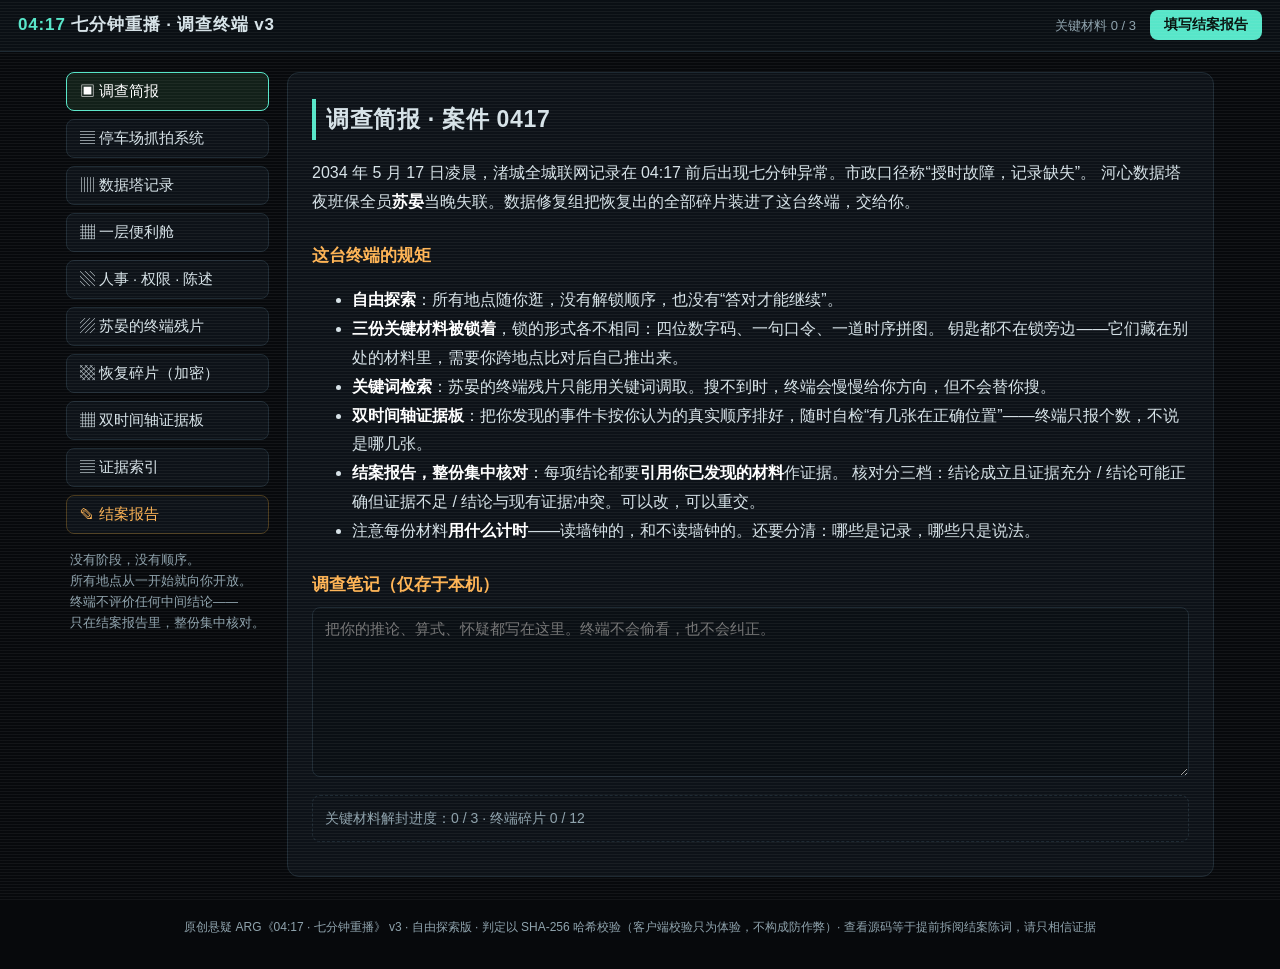
==== commit bc885a19: "v3.1 小修：卡务日志补卡务库模板调用权限说明；新增检索碎片 M-23/M-25" ====
--- a/index.html
+++ b/index.html
@@ -232,7 +232,7 @@
 写入 ID   : 苏晏-03
 生成序列号 : SU03-B
 操作工牌   : GH-01
-附注      : 本机位于数据塔运维间，开启需当值工牌；日志保存在设备本地</pre></div>
+附注      : 本机位于数据塔运维间，开启需当值工牌；写入卡 ID 须调用卡务库模板，该调用限主管级权限；日志保存在设备本地</pre></div>
 
       <h3>市政维护现行记录（节选 · 滨江防洪闸）</h3>
       <div class="table-scroll">
@@ -563,7 +563,9 @@
   { id: "M-15", cat: "事件", keys: ["电梯", "货运", "货运梯", "计数器"], text: "货运梯的计数器是机械的。它响一次，就是一次，不会因为谁改了墙钟，就变成零次。" },
   { id: "M-17", cat: "事件", keys: ["回滚", "演练", "虹膜", "双因子"], text: "回滚演练的命令只能在 OPS-03 上按，虹膜加卡，缺一不可。当晚的虹膜名单——人事表上写着呢。" },
   { id: "M-19", cat: "物品", keys: ["防洪闸", "滨江", "汛期", "维护", "记录"], text: "A-01 里存的是滨江防洪闸的维护原始记录。去年汛期那次险情之后，有人很希望这份记录“不存在”。" },
-  { id: "M-21", cat: "事件", keys: ["制卡", "制卡机", "读卡头", "运维间"], text: "运维间的制卡机上周检修过，主管说读卡头老化。那台机器平时落灰——半夜里，谁会去开它呢？" }
+  { id: "M-21", cat: "事件", keys: ["制卡", "制卡机", "读卡头", "运维间"], text: "运维间的制卡机上周检修过，主管说读卡头老化。那台机器平时落灰——半夜里，谁会去开它呢？" },
+  { id: "M-23", cat: "物品", keys: ["咖啡", "咖啡机", "提神", "夜班"], text: "保全室的咖啡机坏了半年了，报修单我交了三回，至今没人来修。夜班全靠意志硬撑。" },
+  { id: "M-25", cat: "物品", keys: ["咖啡", "咖啡机", "陈默", "插头"], text: "咖啡机根本没坏。是陈默把插头拔了——她说我再这么喝下去，迟早要在值班的时候心跳过速。这叫“为我好”。" }
 ];
 const MATS = [
   { id: "park",   t: "停车场抓拍日志", src: "停车场" },
